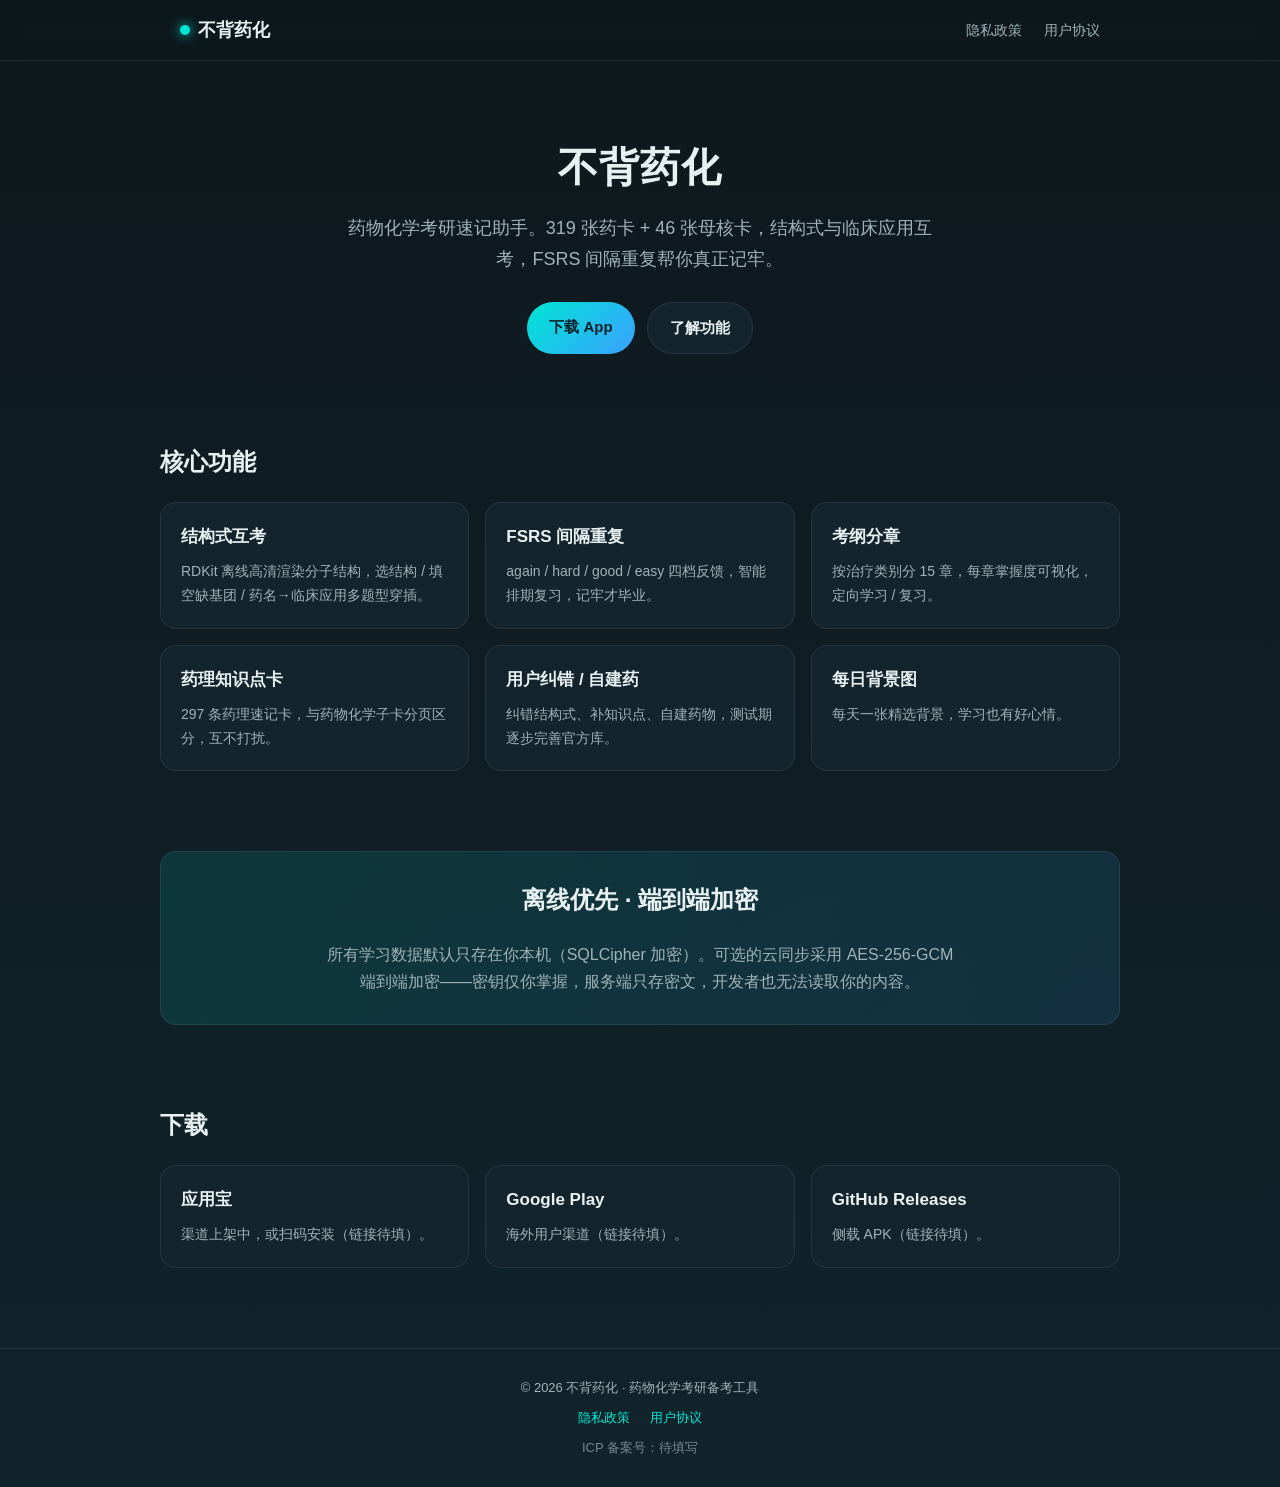
==== index.html @ 4cbd3855 "init: 不背药化 official static site" ====
<!doctype html>
<html lang="zh-CN">
<head>
<meta charset="utf-8">
<meta name="viewport" content="width=device-width,initial-scale=1">
<title>不背药化 · 药物化学考研速记</title>
<meta name="description" content="不背药化——面向 349 药综的药物化学考研备考 App：结构式互考、FSRS 间隔重复、考纲分章、端到端加密云同步。">
<link rel="stylesheet" href="style.css">
</head>
<body>
<header class="nav">
  <div class="wrap">
    <div class="brand"><span class="dot"></span>不背药化</div>
    <nav>
      <a class="navlink" href="privacy.html">隐私政策</a>
      <a class="navlink" href="terms.html">用户协议</a>
    </nav>
  </div>
</header>

<main>
  <section class="hero wrap">
    <h1>不背药化</h1>
    <p class="tag">药物化学考研速记助手。319 张药卡 + 46 张母核卡，结构式与临床应用互考，FSRS 间隔重复帮你真正记牢。</p>
    <div class="badges">
      <a class="btn primary" href="#download">下载 App</a>
      <a class="btn" href="#features">了解功能</a>
    </div>
  </section>

  <section class="section wrap" id="features">
    <h2>核心功能</h2>
    <div class="grid">
      <div class="card"><h3>结构式互考</h3><p>RDKit 离线高清渲染分子结构，选结构 / 填空缺基团 / 药名→临床应用多题型穿插。</p></div>
      <div class="card"><h3>FSRS 间隔重复</h3><p>again / hard / good / easy 四档反馈，智能排期复习，记牢才毕业。</p></div>
      <div class="card"><h3>考纲分章</h3><p>按治疗类别分 15 章，每章掌握度可视化，定向学习 / 复习。</p></div>
      <div class="card"><h3>药理知识点卡</h3><p>297 条药理速记卡，与药物化学子卡分页区分，互不打扰。</p></div>
      <div class="card"><h3>用户纠错 / 自建药</h3><p>纠错结构式、补知识点、自建药物，测试期逐步完善官方库。</p></div>
      <div class="card"><h3>每日背景图</h3><p>每天一张精选背景，学习也有好心情。</p></div>
    </div>
  </section>

  <section class="section wrap">
    <div class="highlight">
      <h2>离线优先 · 端到端加密</h2>
      <p style="color:var(--muted);max-width:640px;margin:0 auto">所有学习数据默认只存在你本机（SQLCipher 加密）。可选的云同步采用 AES-256-GCM 端到端加密——密钥仅你掌握，服务端只存密文，开发者也无法读取你的内容。</p>
    </div>
  </section>

  <section class="section wrap" id="download">
    <h2>下载</h2>
    <div class="grid">
      <div class="card"><h3>应用宝</h3><p>渠道上架中，或扫码安装（链接待填）。</p></div>
      <div class="card"><h3>Google Play</h3><p>海外用户渠道（链接待填）。</p></div>
      <div class="card"><h3>GitHub Releases</h3><p>侧载 APK（链接待填）。</p></div>
    </div>
  </section>
</main>

<footer>
  <div class="wrap">
    <div>© 2026 不背药化 · 药物化学考研备考工具</div>
    <div style="margin-top:8px">
      <a href="privacy.html">隐私政策</a>
      <a href="terms.html">用户协议</a>
    </div>
    <div style="margin-top:8px;opacity:.7">ICP 备案号：待填写</div>
  </div>
</footer>
</body>
</html>
---- style.css ----
:root{
  --bg:#0e181d;
  --bg2:#10242b;
  --card:#14242c;
  --text:#e8f1f2;
  --muted:#9fb3b8;
  --accent:#00e6d4;
  --accent2:#3aa0ff;
  --border:rgba(255,255,255,.08);
  --radius:16px;
  --maxw:960px;
}
*{box-sizing:border-box}
html,body{margin:0;padding:0}
body{
  font-family:-apple-system,BlinkMacSystemFont,"Segoe UI","PingFang SC","Hiragino Sans GB","Microsoft YaHei",sans-serif;
  background:linear-gradient(180deg,var(--bg),var(--bg2));
  color:var(--text);
  line-height:1.7;
  -webkit-font-smoothing:antialiased;
}
a{color:var(--accent);text-decoration:none}
a:hover{text-decoration:underline}
.wrap{max-width:var(--maxw);margin:0 auto;padding:0 20px}
header.nav{position:sticky;top:0;z-index:10;backdrop-filter:blur(10px);background:rgba(14,24,29,.7);border-bottom:1px solid var(--border)}
.nav .wrap{display:flex;align-items:center;justify-content:space-between;height:60px}
.brand{font-weight:700;font-size:18px;display:flex;align-items:center;gap:8px}
.brand .dot{width:10px;height:10px;border-radius:50%;background:var(--accent);box-shadow:0 0 12px var(--accent)}
.nav a.navlink{color:var(--muted);margin-left:18px;font-size:14px}
.hero{padding:72px 0 48px;text-align:center}
.hero h1{font-size:40px;margin:0 0 12px;letter-spacing:1px}
.hero .tag{font-size:18px;color:var(--muted);margin:0 auto 28px;max-width:620px}
.badges{display:flex;gap:12px;justify-content:center;flex-wrap:wrap}
.btn{display:inline-block;padding:12px 22px;border-radius:999px;font-weight:600;font-size:15px;border:1px solid var(--border);background:var(--card);color:var(--text)}
.btn.primary{background:linear-gradient(135deg,var(--accent),var(--accent2));color:#06222a;border:none}
.section{padding:40px 0}
.section h2{font-size:24px;margin:0 0 20px}
.grid{display:grid;grid-template-columns:repeat(auto-fit,minmax(240px,1fr));gap:16px}
.card{background:var(--card);border:1px solid var(--border);border-radius:var(--radius);padding:20px}
.card h3{margin:0 0 8px;font-size:17px}
.card p{margin:0;color:var(--muted);font-size:14px}
.highlight{background:linear-gradient(135deg,rgba(0,230,212,.12),rgba(58,160,255,.12));border:1px solid var(--border);border-radius:var(--radius);padding:28px;text-align:center}
.highlight h2{margin-top:0}
footer{border-top:1px solid var(--border);padding:28px 0;color:var(--muted);font-size:13px;text-align:center;margin-top:40px}
footer a{margin:0 8px}
.legal{max-width:760px;margin:0 auto;padding:40px 20px}
.legal h1{font-size:28px}
.legal h2{font-size:19px;margin-top:32px;border-left:3px solid var(--accent);padding-left:10px}
.legal p,.legal li{color:#cdd9dc;font-size:15px}
.updated{color:var(--muted);font-size:13px}
@media(max-width:600px){.hero h1{font-size:30px}.hero .tag{font-size:16px}.section h2{font-size:21px}}
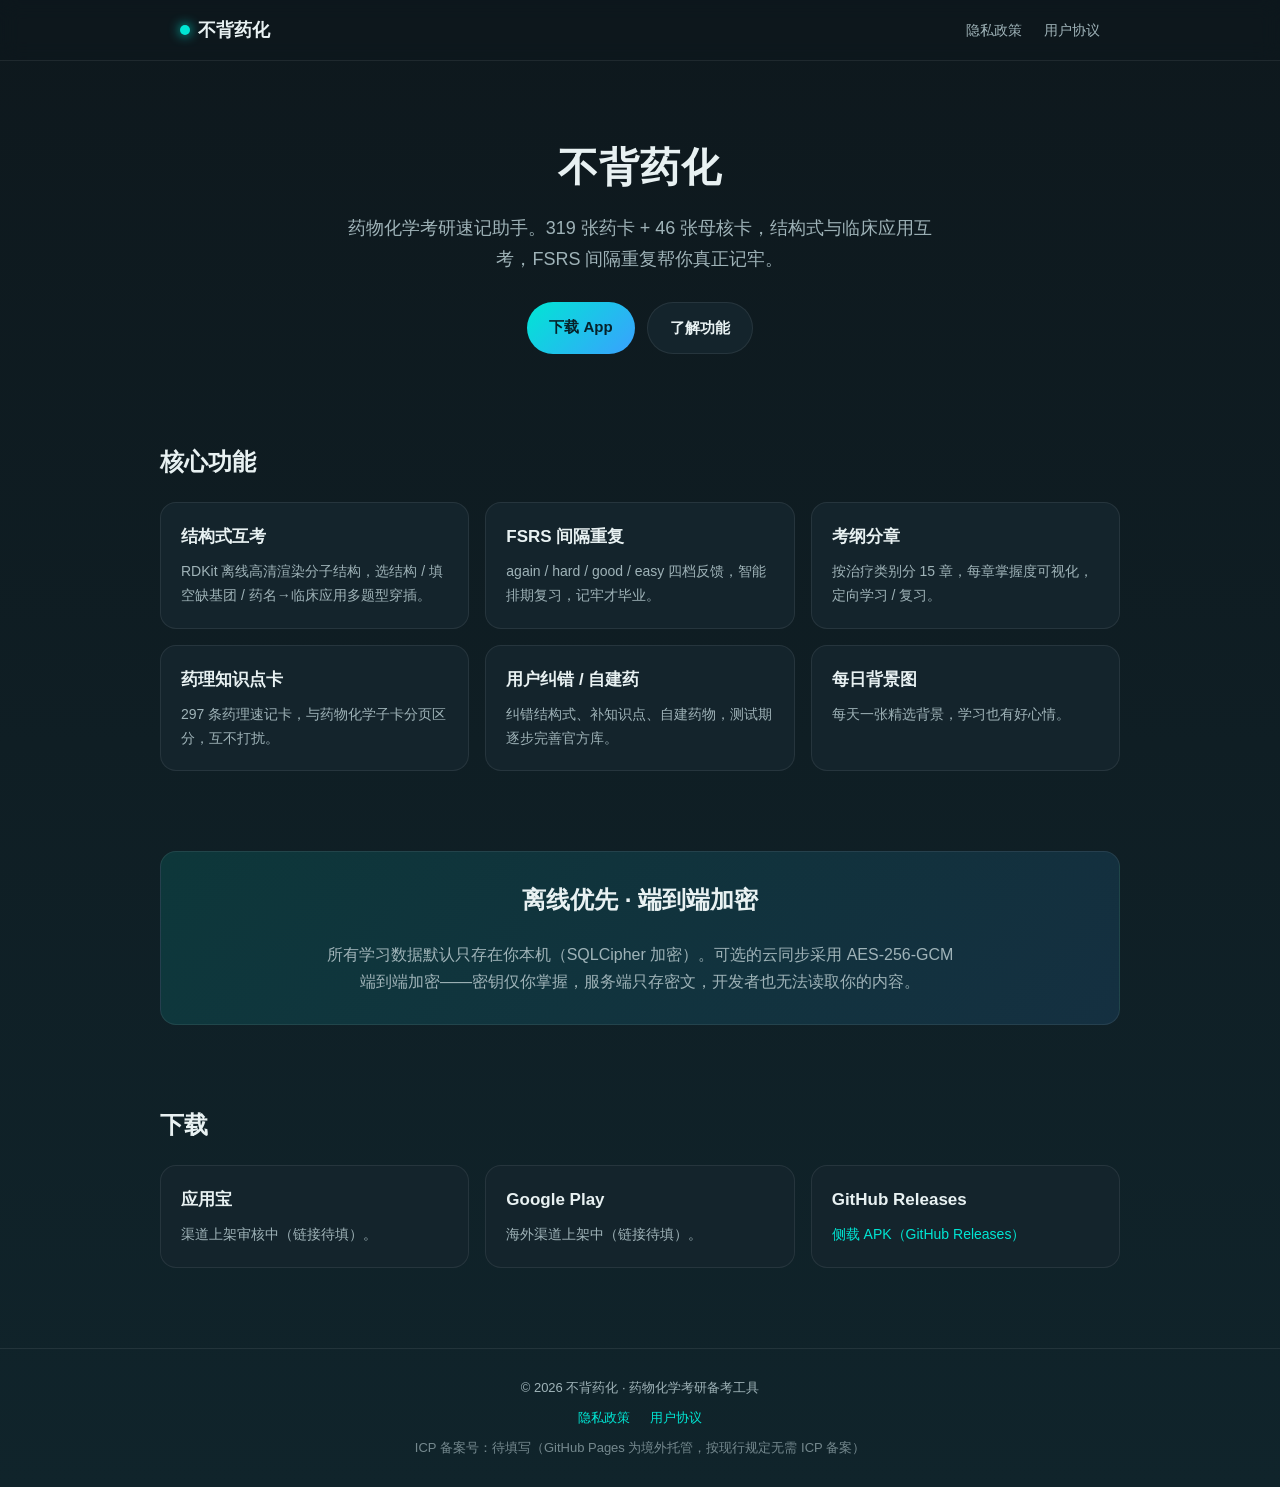
==== commit 8887e811: "site: wire GitHub Releases link, note ICP not required for overseas hosting" ====
--- a/index.html
+++ b/index.html
@@ -50,9 +50,9 @@
   <section class="section wrap" id="download">
     <h2>下载</h2>
     <div class="grid">
-      <div class="card"><h3>应用宝</h3><p>渠道上架中，或扫码安装（链接待填）。</p></div>
-      <div class="card"><h3>Google Play</h3><p>海外用户渠道（链接待填）。</p></div>
-      <div class="card"><h3>GitHub Releases</h3><p>侧载 APK（链接待填）。</p></div>
+      <div class="card"><h3>应用宝</h3><p>渠道上架审核中（链接待填）。</p></div>
+      <div class="card"><h3>Google Play</h3><p>海外渠道上架中（链接待填）。</p></div>
+      <div class="card"><h3>GitHub Releases</h3><p><a href="https://github.com/yuanzehui123-coder/btyh-site/releases">侧载 APK（GitHub Releases）</a></p></div>
     </div>
   </section>
 </main>
@@ -64,7 +64,7 @@
       <a href="privacy.html">隐私政策</a>
       <a href="terms.html">用户协议</a>
     </div>
-    <div style="margin-top:8px;opacity:.7">ICP 备案号：待填写</div>
+    <div style="margin-top:8px;opacity:.7">ICP 备案号：待填写（GitHub Pages 为境外托管，按现行规定无需 ICP 备案）</div>
   </div>
 </footer>
 </body>
